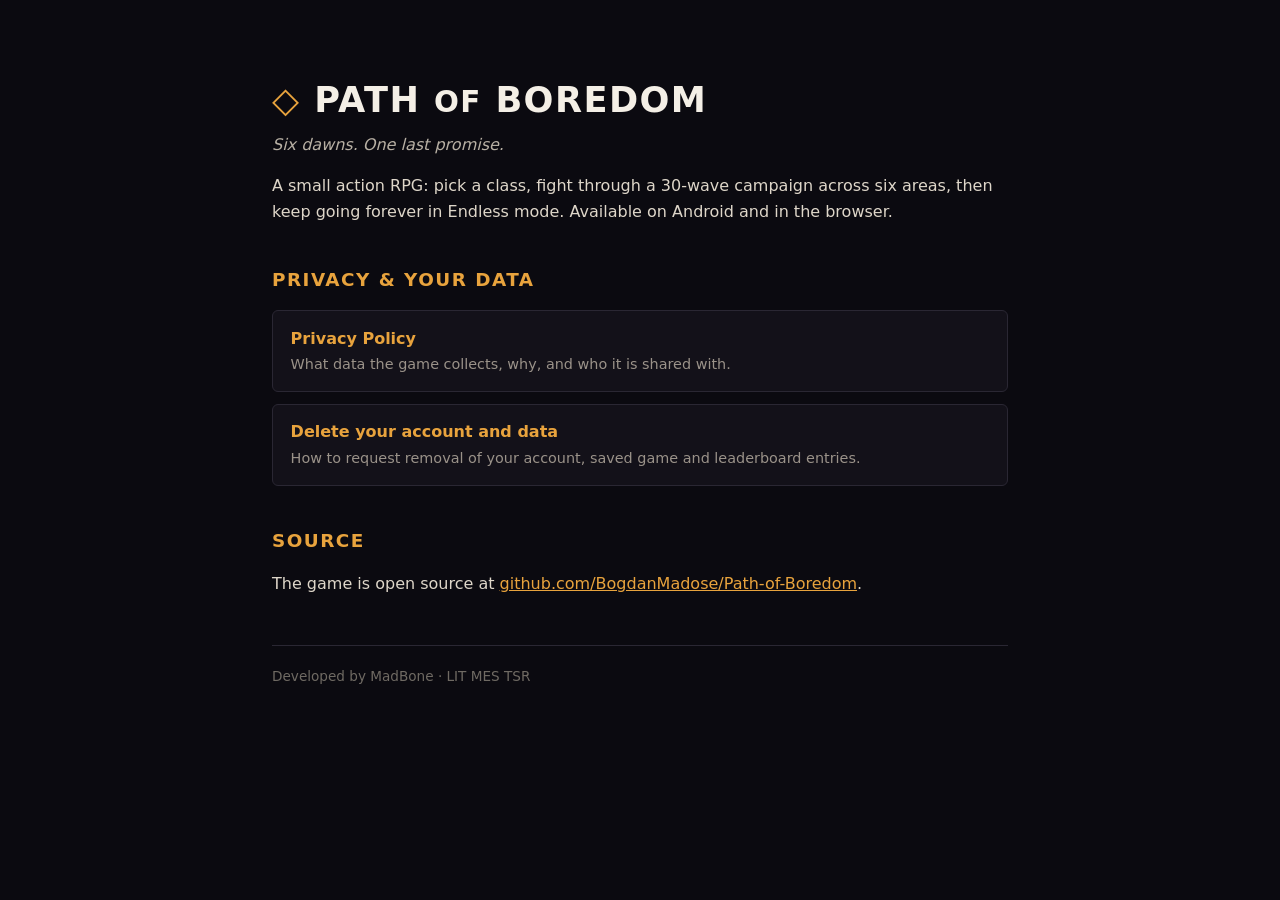
==== docs/index.html @ d2a71b19 "Add account deletion and landing page HTML files - Added `delete-account.html` with instructions for" ====
<!DOCTYPE html>
<html lang="en">

<head>
    <meta charset="utf-8" />
    <meta name="viewport" content="width=device-width, initial-scale=1" />
    <title>Path of Boredom</title>
    <style>
        body {
            max-width: 46rem;
            margin: 0 auto;
            padding: 3rem 1.25rem 4rem;
            font-family: system-ui, -apple-system, "Segoe UI", Roboto, sans-serif;
            line-height: 1.6;
            color: #f4efe6;
            background: #0b0a10;
        }

        h1 {
            margin-bottom: 0.25rem;
            font-size: 2.2rem;
            letter-spacing: 0.04em;
        }

        .mark { color: #e8a33d; }
        .tagline { color: #b8b0a4; margin-top: 0; font-style: italic; }
        h2 { margin-top: 2.5rem; color: #e8a33d; font-size: 1.15rem; letter-spacing: 0.08em; text-transform: uppercase; }
        a { color: #e8a33d; }
        p { color: #ded6c9; }

        ul.links { list-style: none; padding: 0; }

        ul.links li {
            border: 1px solid #2a2733;
            border-radius: 6px;
            padding: 0.9rem 1.1rem;
            margin-bottom: 0.75rem;
            background: #131119;
        }

        ul.links a { font-weight: 600; text-decoration: none; }
        ul.links a:hover { text-decoration: underline; }
        ul.links span { display: block; color: #9a9289; font-size: 0.9rem; margin-top: 0.15rem; }
        footer { margin-top: 3rem; color: #6f6a63; font-size: 0.85rem; border-top: 1px solid #2a2733; padding-top: 1.25rem; }
    </style>
</head>

<body>
    <h1><span class="mark">&#9671;</span> PATH <small>OF</small> BOREDOM</h1>
    <p class="tagline">Six dawns. One last promise.</p>

    <p>
        A small action RPG: pick a class, fight through a 30-wave campaign across six areas, then
        keep going forever in Endless mode. Available on Android and in the browser.
    </p>

    <h2>Privacy &amp; your data</h2>
    <ul class="links">
        <li>
            <a href="privacy-policy.html">Privacy Policy</a>
            <span>What data the game collects, why, and who it is shared with.</span>
        </li>
        <li>
            <a href="delete-account.html">Delete your account and data</a>
            <span>How to request removal of your account, saved game and leaderboard entries.</span>
        </li>
    </ul>

    <h2>Source</h2>
    <p>
        The game is open source at
        <a href="https://github.com/BogdanMadose/Path-of-Boredom" target="_blank" rel="noopener">github.com/BogdanMadose/Path-of-Boredom</a>.
    </p>

    <footer>
        Developed by MadBone &middot; LIT MES TSR
    </footer>
</body>

</html>
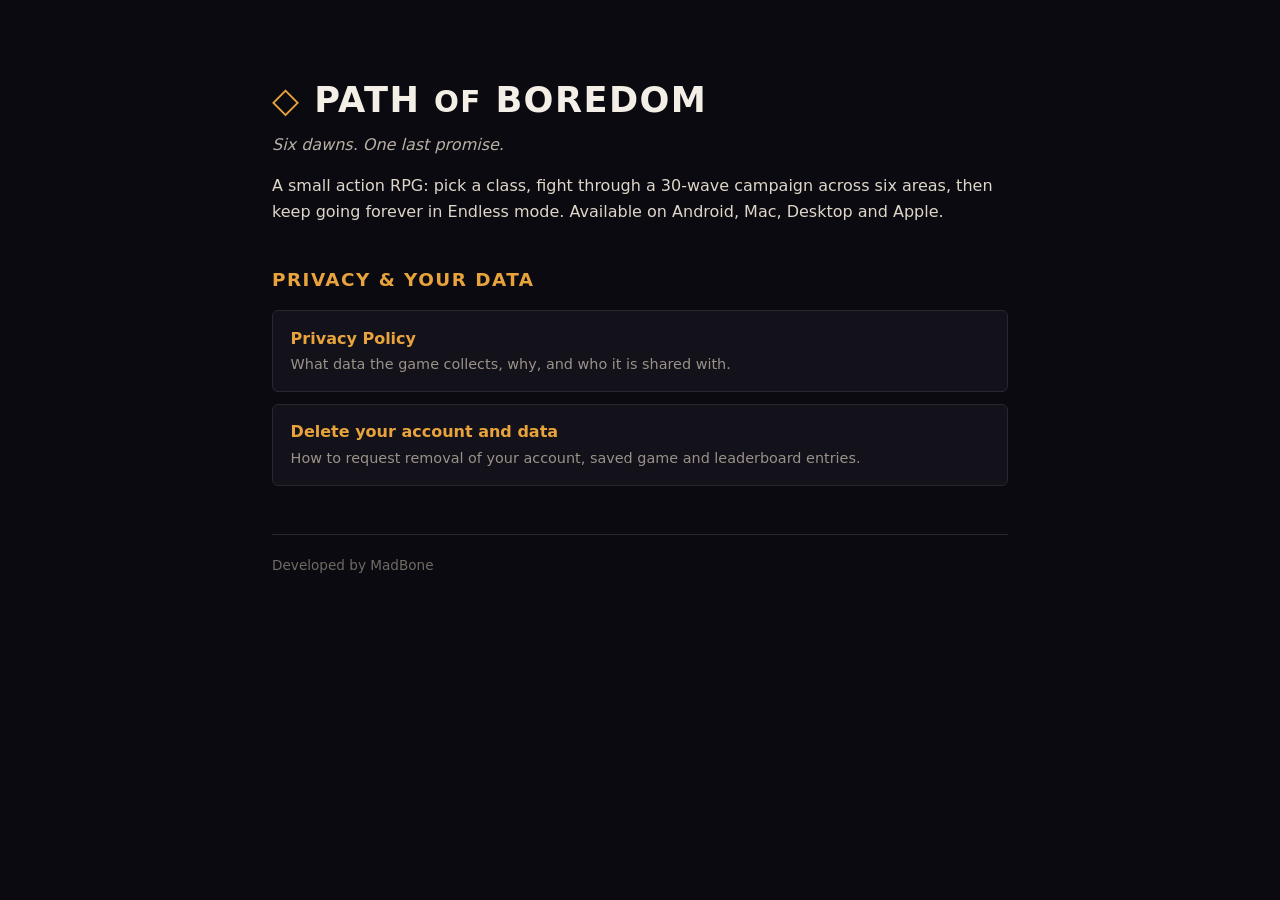
==== commit 9a327335: "Update index.html" ====
--- a/docs/index.html
+++ b/docs/index.html
@@ -51,7 +51,7 @@
 
     <p>
         A small action RPG: pick a class, fight through a 30-wave campaign across six areas, then
-        keep going forever in Endless mode. Available on Android and in the browser.
+        keep going forever in Endless mode. Available on Android, Mac, Desktop and Apple. 
     </p>
 
     <h2>Privacy &amp; your data</h2>
@@ -66,14 +66,8 @@
         </li>
     </ul>
 
-    <h2>Source</h2>
-    <p>
-        The game is open source at
-        <a href="https://github.com/BogdanMadose/Path-of-Boredom" target="_blank" rel="noopener">github.com/BogdanMadose/Path-of-Boredom</a>.
-    </p>
-
     <footer>
-        Developed by MadBone &middot; LIT MES TSR
+        Developed by MadBone
     </footer>
 </body>
 
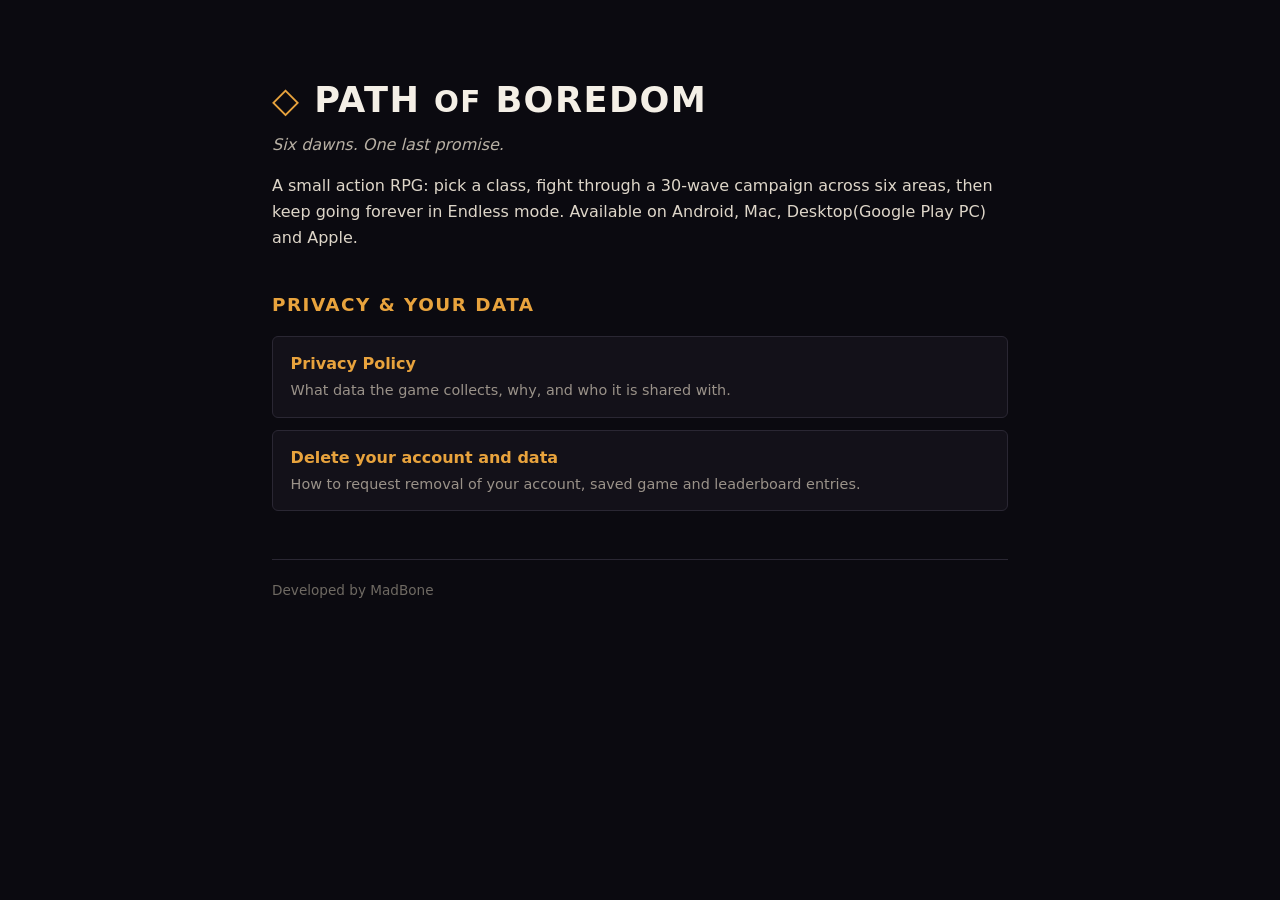
==== commit d23f4a63: "Refresh privacy and account deletion pages - Add dark branded styling to privacy and deletion pages " ====
--- a/docs/index.html
+++ b/docs/index.html
@@ -51,7 +51,7 @@
 
     <p>
         A small action RPG: pick a class, fight through a 30-wave campaign across six areas, then
-        keep going forever in Endless mode. Available on Android, Mac, Desktop and Apple. 
+        keep going forever in Endless mode. Available on Android, Mac, Desktop(Google Play PC) and Apple. 
     </p>
 
     <h2>Privacy &amp; your data</h2>
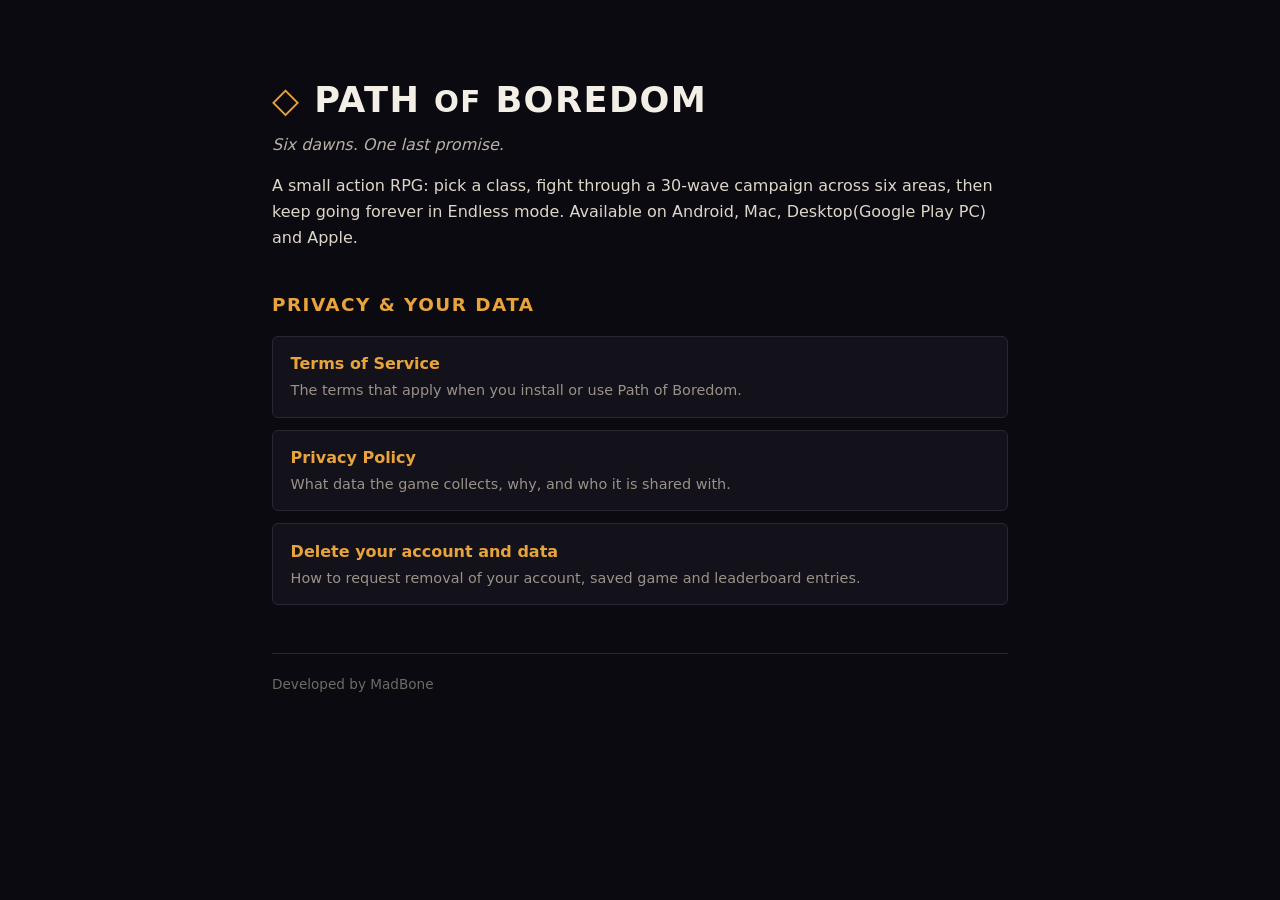
==== commit 7a8b7c47: "Update index.html" ====
--- a/docs/index.html
+++ b/docs/index.html
@@ -57,6 +57,10 @@
     <h2>Privacy &amp; your data</h2>
     <ul class="links">
         <li>
+          <a href="terms-of-service.html">Terms of Service</a>
+          <span>The terms that apply when you install or use Path of Boredom.</span>
+        </li>
+        <li>
             <a href="privacy-policy.html">Privacy Policy</a>
             <span>What data the game collects, why, and who it is shared with.</span>
         </li>
